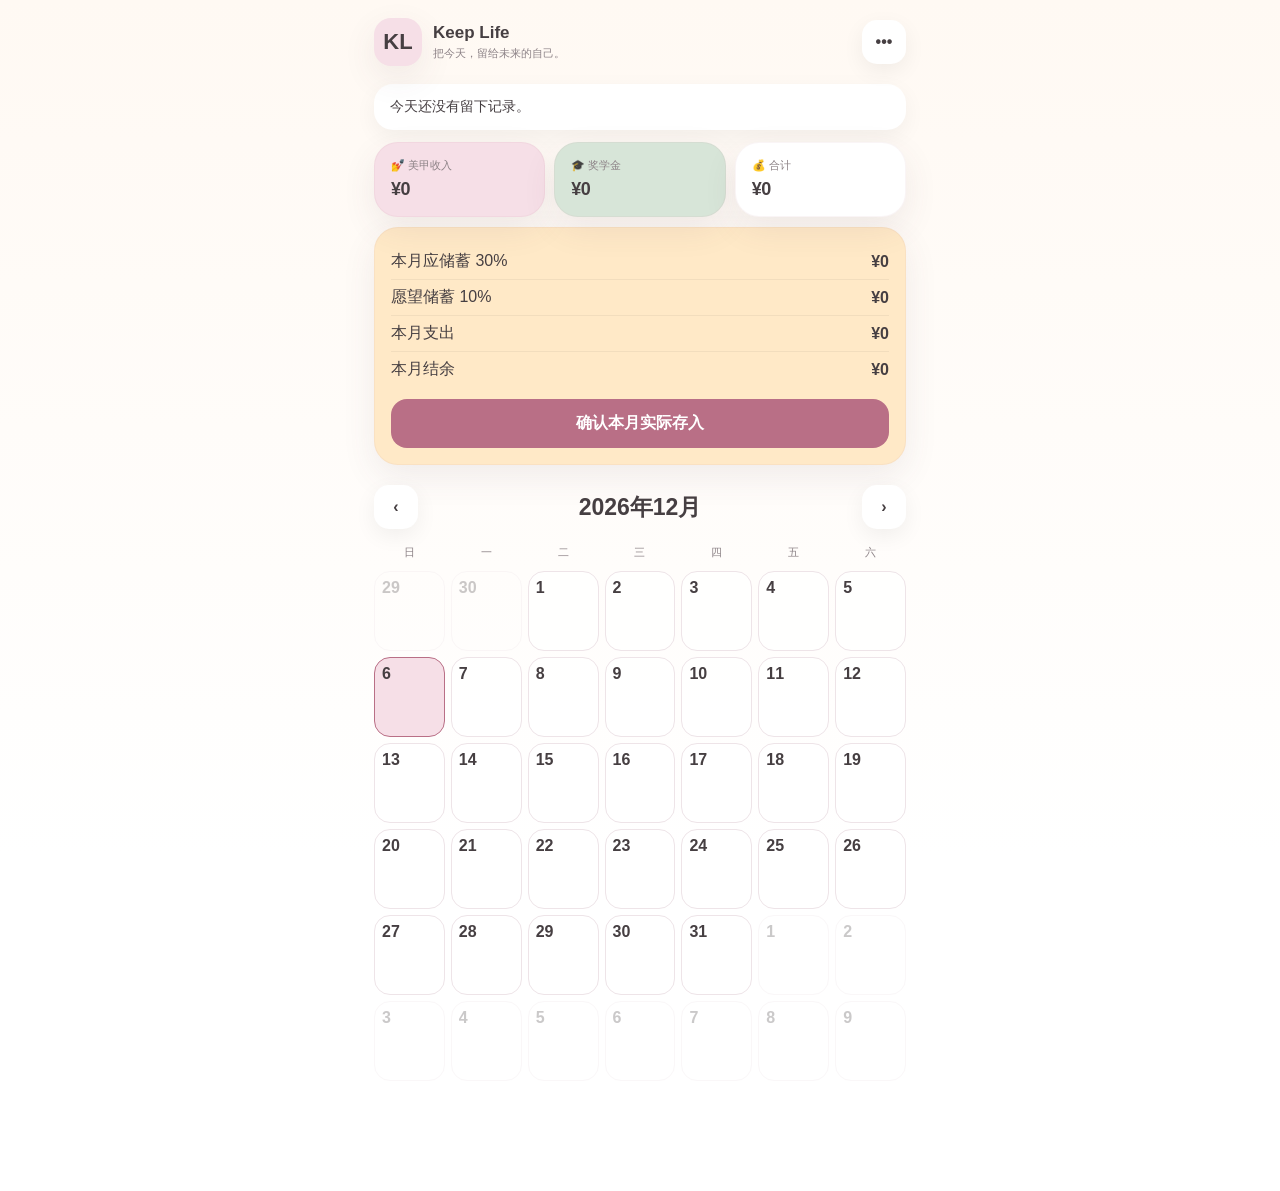
==== index.html @ 4849fad7 "Add files via upload" ====
<!doctype html>
<html lang="zh-CN">
<head>
  <meta charset="utf-8">
  <meta name="viewport" content="width=device-width,initial-scale=1,viewport-fit=cover">
  <meta name="theme-color" content="#fff9f3">
  <meta name="apple-mobile-web-app-capable" content="yes">
  <meta name="apple-mobile-web-app-status-bar-style" content="default">
  <meta name="apple-mobile-web-app-title" content="KL">
  <link rel="manifest" href="manifest.json">
  <link rel="apple-touch-icon" href="icon-192.png">
  <link rel="stylesheet" href="styles.css">
  <title>KL · Keep Life</title>
</head>
<body>
  <div id="app" class="app-shell">
    <header class="topbar">
      <button class="brand-button" data-action="home" aria-label="返回月历">
        <span class="brand-mark">KL</span>
        <span class="brand-copy">
          <strong>Keep Life</strong>
          <small>把今天，留给未来的自己。</small>
        </span>
      </button>
      <button class="icon-button" data-action="open-menu" aria-label="打开菜单">•••</button>
    </header>

    <main>
      <section id="month-view" class="view active"></section>
      <section id="day-view" class="view"></section>
      <section id="study-view" class="view"></section>
      <section id="dream-view" class="view"></section>
      <section id="report-view" class="view"></section>
      <section id="settings-view" class="view"></section>
    </main>
  </div>

  <button id="fab" class="fab hidden" data-action="open-add-sheet" aria-label="新增记录">＋</button>

  <div id="sheet" class="overlay">
    <div class="bottom-sheet">
      <div class="sheet-handle"></div>
      <h2>添加到这一天</h2>
      <button class="sheet-option" data-event-type="work">💅 工作记录</button>
      <button class="sheet-option" data-event-type="study">📚 学习记录</button>
      <button class="sheet-option" data-event-type="expense">💰 日支出</button>
      <button class="sheet-option" data-event-type="scholarship">🎓 奖学金收入</button>
      <button class="sheet-option" data-event-type="dream">🌈 愿望储蓄</button>
      <button class="sheet-option" data-action="edit-day-note">📝 今日一句</button>
      <button class="secondary-button" data-action="close-sheet">取消</button>
    </div>
  </div>

  <div id="modal" class="overlay modal-overlay">
    <div class="modal-card">
      <div class="modal-header">
        <h2 id="modal-title"></h2>
        <button class="icon-button compact" data-action="close-modal">×</button>
      </div>
      <div id="modal-content"></div>
    </div>
  </div>

  <input id="import-file" type="file" accept="application/json,.json" hidden>
  <script src="app.js"></script>
</body>
</html>
---- styles.css ----
:root{
  --bg:#fff9f3;
  --surface:#ffffff;
  --text:#463f42;
  --muted:#8d8387;
  --line:#eee4e8;
  --rose:#b96f86;
  --rose-soft:#f6dfe7;
  --sage:#6f8c76;
  --sage-soft:#d7e5d8;
  --blue-soft:#dde8f2;
  --gold-soft:#ffe9c7;
  --danger:#c95f69;
  --shadow:0 12px 34px rgba(93,70,78,.09);
  --radius:24px;
}
*{box-sizing:border-box}
html{background:var(--bg)}
body{
  margin:0;
  min-height:100vh;
  background:linear-gradient(180deg,var(--bg) 0%,#fff 72%);
  color:var(--text);
  font-family:-apple-system,BlinkMacSystemFont,"SF Pro Display","Segoe UI",sans-serif;
}
button,input,select,textarea{font:inherit}
button{cursor:pointer}
.app-shell{max-width:560px;margin:0 auto;padding:18px 14px 110px}
.topbar{display:flex;align-items:center;justify-content:space-between;margin-bottom:18px}
.brand-button{display:flex;align-items:center;gap:11px;border:0;background:transparent;padding:0;text-align:left;color:var(--text)}
.brand-mark{display:grid;place-items:center;width:48px;height:48px;border-radius:17px;background:var(--rose-soft);font-size:22px;font-weight:900;box-shadow:var(--shadow)}
.brand-copy{display:flex;flex-direction:column}
.brand-copy strong{font-size:17px}
.brand-copy small{margin-top:3px;color:var(--muted);font-size:11px}
.icon-button{border:0;background:var(--surface);width:44px;height:44px;border-radius:15px;color:var(--text);box-shadow:0 7px 22px rgba(0,0,0,.06);font-weight:800}
.icon-button.compact{width:34px;height:34px;border-radius:12px;font-size:22px;box-shadow:none}
.view{display:none}
.view.active{display:block}
.page-header{display:flex;align-items:center;justify-content:space-between;margin:2px 0 14px}
.page-title{font-size:25px;font-weight:900;letter-spacing:-.02em}
.page-subtitle{color:var(--muted);font-size:12px;margin-top:4px}
.back-button{border:0;background:transparent;color:var(--rose);font-weight:800;padding:4px 0 12px}
.card{background:var(--surface);border:1px solid rgba(185,111,134,.07);border-radius:var(--radius);box-shadow:var(--shadow);padding:16px}
.card.work{background:var(--rose-soft)}
.card.study{background:var(--sage-soft)}
.card.finance{background:var(--blue-soft)}
.card.dream{background:var(--gold-soft)}
.metric-grid{display:grid;grid-template-columns:repeat(3,1fr);gap:9px}
.metric-label{font-size:11px;color:var(--muted);line-height:1.2}
.metric-value{font-size:18px;font-weight:900;margin-top:7px;letter-spacing:-.03em}
.savings-card{margin-top:10px}
.data-row{display:flex;align-items:center;justify-content:space-between;gap:14px;padding:7px 0}
.data-row+ .data-row{border-top:1px solid rgba(70,63,66,.07)}
.data-row strong{font-weight:900}
.muted{color:var(--muted)}
.small{font-size:12px}
.month-nav{display:flex;align-items:center;justify-content:space-between;margin:20px 0 11px}
.month-title{font-size:23px;font-weight:900}
.calendar{display:grid;grid-template-columns:repeat(7,1fr);gap:6px}
.weekday{text-align:center;color:var(--muted);font-size:11px;padding:5px 0}
.day-cell{
  min-height:80px;border:1px solid var(--line);background:rgba(255,255,255,.86);
  border-radius:16px;padding:7px;display:flex;flex-direction:column;text-align:left;color:var(--text)
}
.day-cell.outside{opacity:.28}
.day-cell.today{background:var(--rose-soft);border-color:var(--rose)}
.day-cell.selected{outline:2px solid var(--rose)}
.day-number{font-weight:800}
.day-badges{margin-top:auto;font-size:9px;line-height:1.45;overflow:hidden}
.month-message{margin-bottom:12px;padding:14px 16px;border-radius:19px;background:#fff;font-size:14px;box-shadow:0 7px 22px rgba(0,0,0,.05)}
.summary-grid{display:grid;grid-template-columns:1fr 1fr;gap:10px}
.plan-card{margin-bottom:12px}
.plan-card h3{margin:0 0 9px;font-size:16px}
.plan-item{display:flex;gap:10px;align-items:flex-start;padding:7px 0}
.plan-item input{width:18px;height:18px;accent-color:var(--sage)}
.timeline{display:flex;flex-direction:column;gap:11px;margin-top:14px}
.timeline-item{display:grid;grid-template-columns:52px 34px 1fr;gap:10px;align-items:start}
.timeline-time{font-size:12px;font-weight:800;padding-top:10px}
.timeline-icon{width:34px;height:34px;border-radius:50%;display:grid;place-items:center;background:#fff;box-shadow:0 5px 14px rgba(0,0,0,.05)}
.timeline-card{background:#fff;border-radius:18px;padding:13px 14px;box-shadow:0 6px 18px rgba(0,0,0,.05)}
.timeline-title{font-weight:900}
.timeline-meta{font-size:12px;color:var(--muted);margin-top:4px;line-height:1.4}
.timeline-actions{display:flex;gap:7px;margin-top:8px}
.text-button{border:0;background:transparent;color:var(--rose);font-size:12px;font-weight:800;padding:0}
.fab{
  position:fixed;right:22px;bottom:24px;width:60px;height:60px;border-radius:50%;
  border:0;background:var(--rose);color:#fff;font-size:29px;box-shadow:0 12px 30px rgba(185,111,134,.36);z-index:4
}
.hidden{display:none!important}
.overlay{
  position:fixed;inset:0;background:rgba(40,31,34,.28);display:none;align-items:flex-end;justify-content:center;z-index:20;padding:0
}
.overlay.show{display:flex}
.bottom-sheet{
  width:min(100%,560px);background:#fff;border-radius:28px 28px 0 0;
  padding:10px 16px calc(20px + env(safe-area-inset-bottom));max-height:86vh;overflow:auto
}
.sheet-handle{width:42px;height:5px;border-radius:10px;background:#d8d0d3;margin:2px auto 14px}
.bottom-sheet h2{margin:0 0 10px}
.sheet-option{display:block;width:100%;border:0;background:transparent;text-align:left;padding:15px 5px;border-bottom:1px solid #eee;font-weight:800;color:var(--text)}
.primary-button,.secondary-button,.danger-button{
  width:100%;border:0;border-radius:16px;padding:14px;font-weight:900;margin-top:12px
}
.primary-button{background:var(--rose);color:#fff}
.secondary-button{background:#f1eaed;color:var(--text)}
.danger-button{background:#f8e1e4;color:var(--danger)}
.modal-overlay{align-items:center;padding:18px}
.modal-card{width:min(100%,470px);background:#fff;border-radius:26px;padding:18px;max-height:88vh;overflow:auto}
.modal-header{display:flex;align-items:center;justify-content:space-between}
.modal-header h2{margin:0}
.field{margin-top:12px}
.field label{display:block;color:var(--muted);font-size:12px;margin-bottom:5px}
.field input,.field select,.field textarea{
  width:100%;border:1px solid var(--line);border-radius:15px;padding:12px 13px;background:#fff;color:var(--text)
}
.field textarea{min-height:92px;resize:vertical}
.list{display:flex;flex-direction:column;gap:11px}
.list-card{background:#fff;border-radius:19px;padding:14px;box-shadow:0 6px 18px rgba(0,0,0,.05)}
.progress{height:12px;border-radius:999px;background:#eee;overflow:hidden;margin:10px 0}
.progress-bar{height:100%;background:var(--sage);border-radius:999px}
.pill-row{display:flex;gap:8px;flex-wrap:wrap;margin:12px 0}
.pill-button{border:0;border-radius:999px;background:#fff;padding:9px 13px;color:var(--text);box-shadow:0 5px 14px rgba(0,0,0,.05);font-weight:800}
.report-section{margin-bottom:13px}
.empty-state{text-align:center;color:var(--muted);padding:42px 12px}
.birthday-card{background:linear-gradient(135deg,#f6dfe7,#ffe9c7);margin-bottom:12px}
.birthday-card h2{margin:0 0 8px}
.install-note{font-size:12px;color:var(--muted);line-height:1.5}
@media(max-width:380px){
  .metric-grid{grid-template-columns:1fr}
  .day-cell{min-height:70px}
  .brand-copy small{display:none}
}
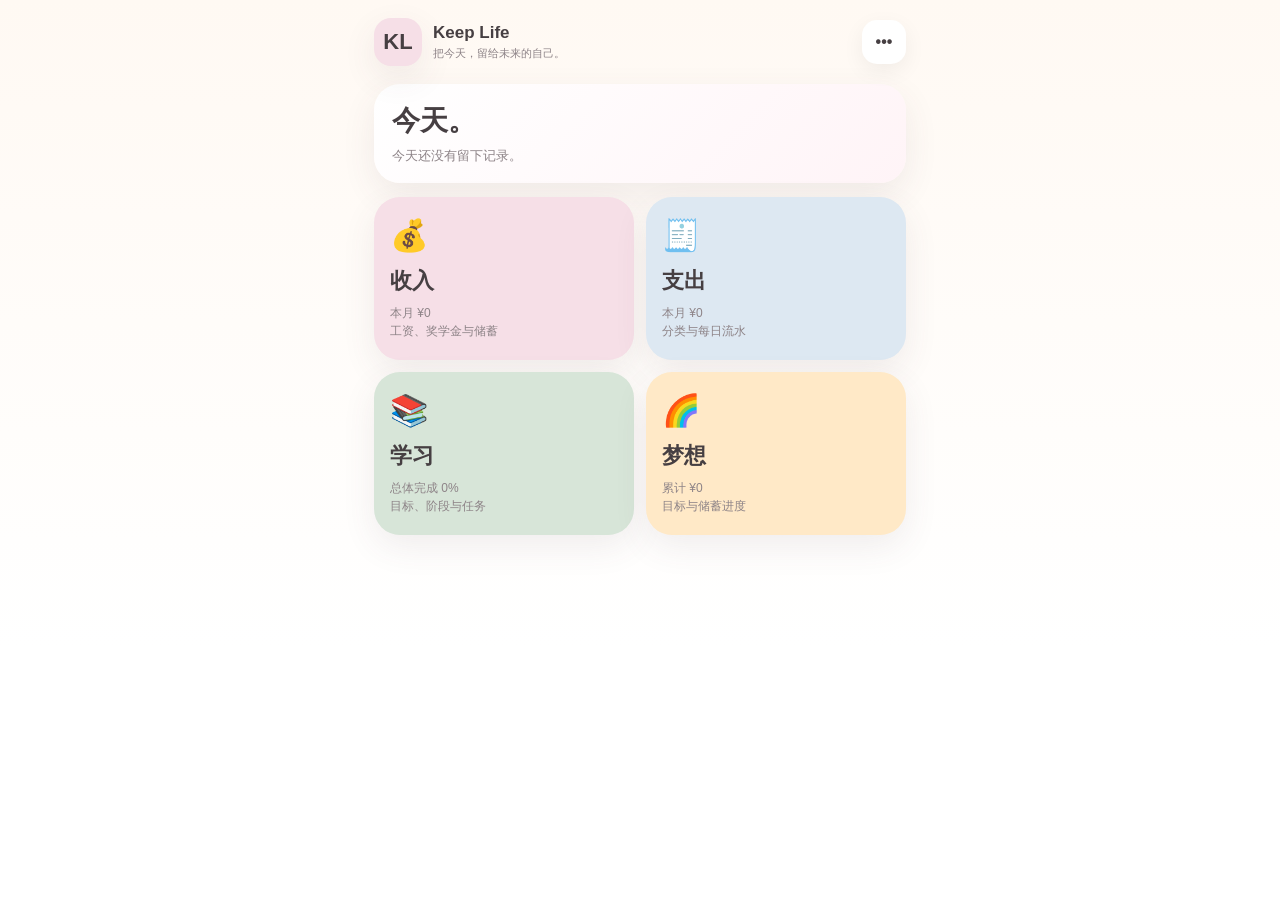
==== commit 7cd6eeaf: "Add files via upload" ====
--- a/index.html
+++ b/index.html
@@ -15,7 +15,7 @@
 <body>
   <div id="app" class="app-shell">
     <header class="topbar">
-      <button class="brand-button" data-action="home" aria-label="返回月历">
+      <button class="brand-button" data-action="dashboard" aria-label="返回首页">
         <span class="brand-mark">KL</span>
         <span class="brand-copy">
           <strong>Keep Life</strong>
@@ -26,7 +26,9 @@
     </header>
 
     <main>
-      <section id="month-view" class="view active"></section>
+      <section id="dashboard-view" class="view active"></section>
+      <section id="month-view" class="view"></section>
+      <section id="expense-view" class="view"></section>
       <section id="day-view" class="view"></section>
       <section id="study-view" class="view"></section>
       <section id="dream-view" class="view"></section>
--- a/styles.css
+++ b/styles.css
@@ -131,3 +131,17 @@
   .day-cell{min-height:70px}
   .brand-copy small{display:none}
 }
+
+.dashboard-hero{margin-bottom:14px;padding:18px;border-radius:26px;background:linear-gradient(135deg,#fff,#fff4f7);box-shadow:var(--shadow)}
+.dashboard-hero h1{margin:0;font-size:28px;font-weight:900}
+.dashboard-hero p{margin:7px 0 0;color:var(--muted);font-size:13px}
+.module-grid{display:grid;grid-template-columns:1fr 1fr;gap:12px}
+.module-card{border:0;border-radius:26px;padding:20px 16px;min-height:156px;text-align:left;color:var(--text);box-shadow:var(--shadow);display:flex;flex-direction:column;justify-content:space-between}
+.module-card.income{background:var(--rose-soft)}
+.module-card.expense{background:var(--blue-soft)}
+.module-card.study-module{background:var(--sage-soft)}
+.module-card.dream-module{background:var(--gold-soft)}
+.module-icon{font-size:31px}.module-title{font-size:22px;font-weight:900;margin-top:12px}
+.module-summary{font-size:12px;color:var(--muted);line-height:1.5;margin-top:8px}
+.expense-category{display:flex;justify-content:space-between;padding:10px 0;border-bottom:1px solid rgba(70,63,66,.08)}
+.expense-category:last-child{border-bottom:0}
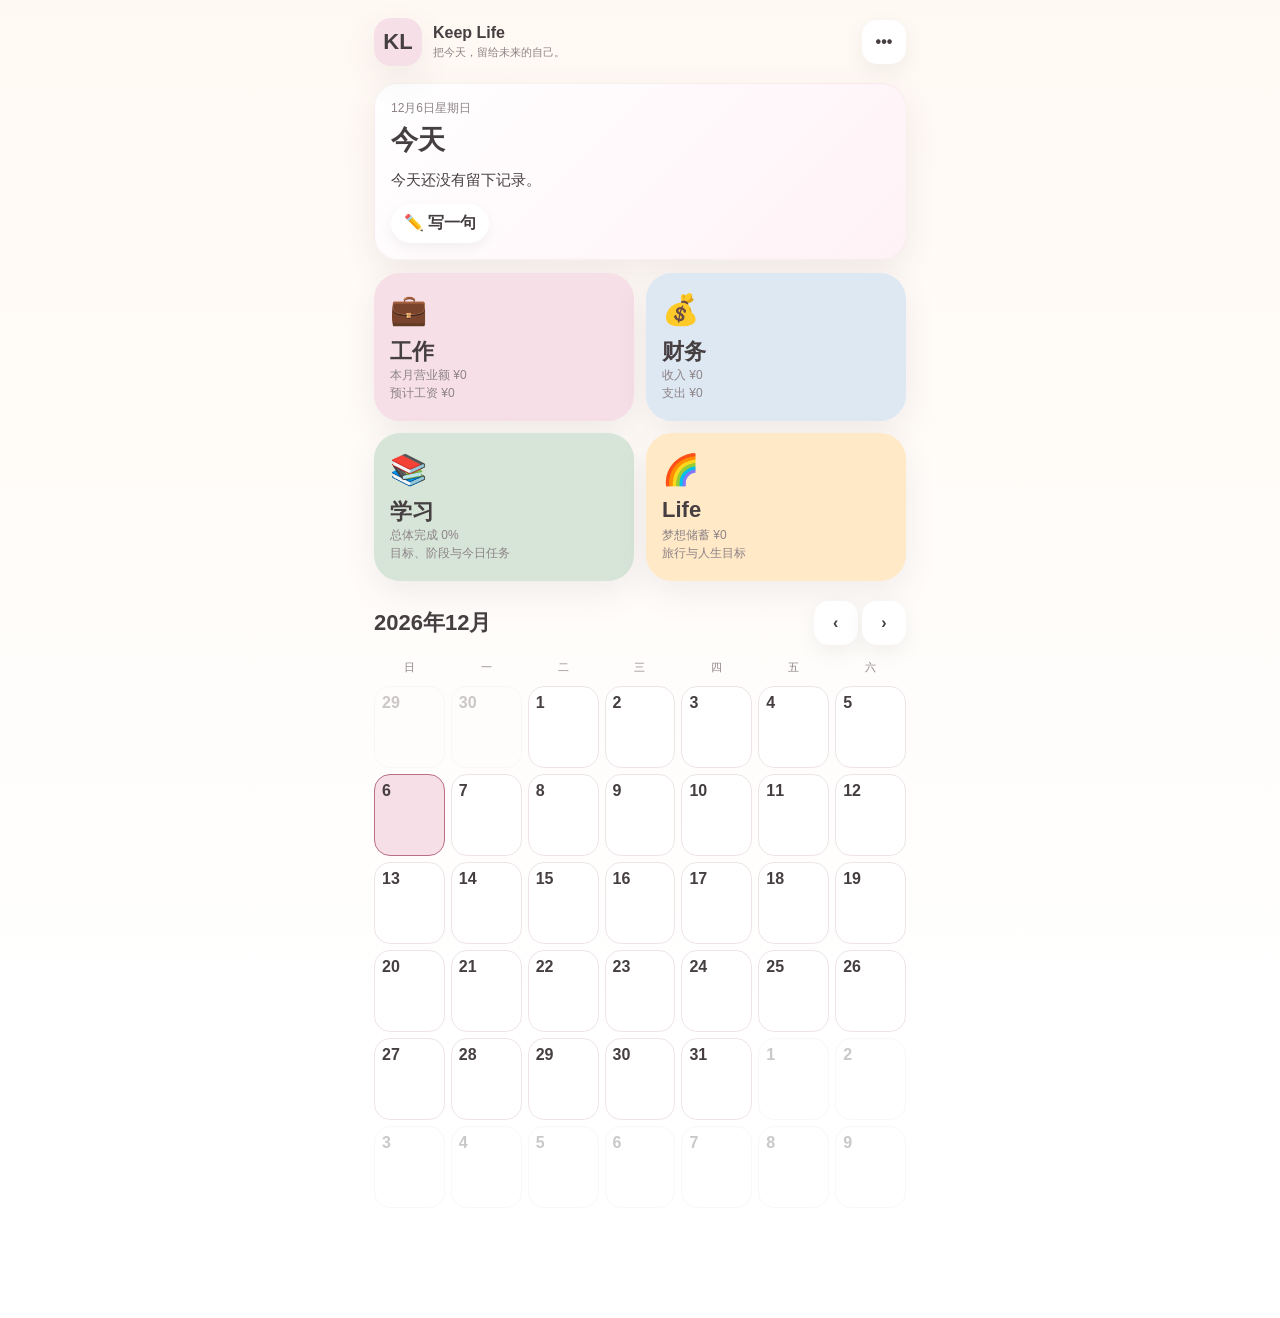
==== commit 3679a9b0: "Add files via upload" ====
--- a/index.html
+++ b/index.html
@@ -1,69 +1,43 @@
 <!doctype html>
 <html lang="zh-CN">
 <head>
-  <meta charset="utf-8">
-  <meta name="viewport" content="width=device-width,initial-scale=1,viewport-fit=cover">
-  <meta name="theme-color" content="#fff9f3">
-  <meta name="apple-mobile-web-app-capable" content="yes">
-  <meta name="apple-mobile-web-app-status-bar-style" content="default">
-  <meta name="apple-mobile-web-app-title" content="KL">
-  <link rel="manifest" href="manifest.json">
-  <link rel="apple-touch-icon" href="icon-192.png">
-  <link rel="stylesheet" href="styles.css">
-  <title>KL · Keep Life</title>
+<meta charset="utf-8">
+<meta name="viewport" content="width=device-width,initial-scale=1,viewport-fit=cover">
+<meta name="theme-color" content="#fff9f3">
+<meta name="apple-mobile-web-app-capable" content="yes">
+<meta name="apple-mobile-web-app-title" content="KL">
+<link rel="manifest" href="manifest.json">
+<link rel="apple-touch-icon" href="icon-192.png">
+<link rel="stylesheet" href="styles.css">
+<title>KL · Keep Life</title>
 </head>
 <body>
-  <div id="app" class="app-shell">
-    <header class="topbar">
-      <button class="brand-button" data-action="dashboard" aria-label="返回首页">
-        <span class="brand-mark">KL</span>
-        <span class="brand-copy">
-          <strong>Keep Life</strong>
-          <small>把今天，留给未来的自己。</small>
-        </span>
-      </button>
-      <button class="icon-button" data-action="open-menu" aria-label="打开菜单">•••</button>
-    </header>
+<div class="app">
+<header class="topbar">
+  <button class="brand" data-action="home">
+    <span class="logo">KL</span>
+    <span><strong>Keep Life</strong><small>把今天，留给未来的自己。</small></span>
+  </button>
+  <button class="icon-btn" data-action="settings">•••</button>
+</header>
+<main>
+  <section id="home-view" class="view active"></section>
+  <section id="work-view" class="view"></section>
+  <section id="finance-view" class="view"></section>
+  <section id="study-view" class="view"></section>
+  <section id="life-view" class="view"></section>
+  <section id="day-view" class="view"></section>
+  <section id="settings-view" class="view"></section>
+</main>
+</div>
 
-    <main>
-      <section id="dashboard-view" class="view active"></section>
-      <section id="month-view" class="view"></section>
-      <section id="expense-view" class="view"></section>
-      <section id="day-view" class="view"></section>
-      <section id="study-view" class="view"></section>
-      <section id="dream-view" class="view"></section>
-      <section id="report-view" class="view"></section>
-      <section id="settings-view" class="view"></section>
-    </main>
+<div id="overlay" class="overlay">
+  <div class="modal">
+    <div class="modal-head"><h2 id="modal-title"></h2><button class="icon-btn compact" data-action="close-modal">×</button></div>
+    <div id="modal-body"></div>
   </div>
-
-  <button id="fab" class="fab hidden" data-action="open-add-sheet" aria-label="新增记录">＋</button>
-
-  <div id="sheet" class="overlay">
-    <div class="bottom-sheet">
-      <div class="sheet-handle"></div>
-      <h2>添加到这一天</h2>
-      <button class="sheet-option" data-event-type="work">💅 工作记录</button>
-      <button class="sheet-option" data-event-type="study">📚 学习记录</button>
-      <button class="sheet-option" data-event-type="expense">💰 日支出</button>
-      <button class="sheet-option" data-event-type="scholarship">🎓 奖学金收入</button>
-      <button class="sheet-option" data-event-type="dream">🌈 愿望储蓄</button>
-      <button class="sheet-option" data-action="edit-day-note">📝 今日一句</button>
-      <button class="secondary-button" data-action="close-sheet">取消</button>
-    </div>
-  </div>
-
-  <div id="modal" class="overlay modal-overlay">
-    <div class="modal-card">
-      <div class="modal-header">
-        <h2 id="modal-title"></h2>
-        <button class="icon-button compact" data-action="close-modal">×</button>
-      </div>
-      <div id="modal-content"></div>
-    </div>
-  </div>
-
-  <input id="import-file" type="file" accept="application/json,.json" hidden>
-  <script src="app.js"></script>
+</div>
+<input id="import-file" type="file" accept=".json,application/json" hidden>
+<script src="app.js"></script>
 </body>
 </html>
--- a/styles.css
+++ b/styles.css
@@ -1,147 +1,56 @@
 
 :root{
-  --bg:#fff9f3;
-  --surface:#ffffff;
-  --text:#463f42;
-  --muted:#8d8387;
-  --line:#eee4e8;
-  --rose:#b96f86;
-  --rose-soft:#f6dfe7;
-  --sage:#6f8c76;
-  --sage-soft:#d7e5d8;
-  --blue-soft:#dde8f2;
-  --gold-soft:#ffe9c7;
-  --danger:#c95f69;
-  --shadow:0 12px 34px rgba(93,70,78,.09);
-  --radius:24px;
+ --bg:#fff9f3;--surface:#fff;--text:#463f42;--muted:#8d8387;--line:#eee4e8;
+ --pink:#b96f86;--pinkSoft:#f6dfe7;--blueSoft:#dde8f2;--greenSoft:#d7e5d8;
+ --yellowSoft:#ffe9c7;--green:#6f8c76;--danger:#c95f69;
+ --shadow:0 12px 34px rgba(93,70,78,.09);--radius:24px
 }
 *{box-sizing:border-box}
 html{background:var(--bg)}
-body{
-  margin:0;
-  min-height:100vh;
-  background:linear-gradient(180deg,var(--bg) 0%,#fff 72%);
-  color:var(--text);
-  font-family:-apple-system,BlinkMacSystemFont,"SF Pro Display","Segoe UI",sans-serif;
-}
+body{margin:0;min-height:100vh;background:linear-gradient(180deg,var(--bg),#fff 78%);color:var(--text);font-family:-apple-system,BlinkMacSystemFont,"SF Pro Display","Segoe UI",sans-serif}
 button,input,select,textarea{font:inherit}
-button{cursor:pointer}
-.app-shell{max-width:560px;margin:0 auto;padding:18px 14px 110px}
-.topbar{display:flex;align-items:center;justify-content:space-between;margin-bottom:18px}
-.brand-button{display:flex;align-items:center;gap:11px;border:0;background:transparent;padding:0;text-align:left;color:var(--text)}
-.brand-mark{display:grid;place-items:center;width:48px;height:48px;border-radius:17px;background:var(--rose-soft);font-size:22px;font-weight:900;box-shadow:var(--shadow)}
-.brand-copy{display:flex;flex-direction:column}
-.brand-copy strong{font-size:17px}
-.brand-copy small{margin-top:3px;color:var(--muted);font-size:11px}
-.icon-button{border:0;background:var(--surface);width:44px;height:44px;border-radius:15px;color:var(--text);box-shadow:0 7px 22px rgba(0,0,0,.06);font-weight:800}
-.icon-button.compact{width:34px;height:34px;border-radius:12px;font-size:22px;box-shadow:none}
-.view{display:none}
-.view.active{display:block}
-.page-header{display:flex;align-items:center;justify-content:space-between;margin:2px 0 14px}
-.page-title{font-size:25px;font-weight:900;letter-spacing:-.02em}
-.page-subtitle{color:var(--muted);font-size:12px;margin-top:4px}
-.back-button{border:0;background:transparent;color:var(--rose);font-weight:800;padding:4px 0 12px}
-.card{background:var(--surface);border:1px solid rgba(185,111,134,.07);border-radius:var(--radius);box-shadow:var(--shadow);padding:16px}
-.card.work{background:var(--rose-soft)}
-.card.study{background:var(--sage-soft)}
-.card.finance{background:var(--blue-soft)}
-.card.dream{background:var(--gold-soft)}
-.metric-grid{display:grid;grid-template-columns:repeat(3,1fr);gap:9px}
-.metric-label{font-size:11px;color:var(--muted);line-height:1.2}
-.metric-value{font-size:18px;font-weight:900;margin-top:7px;letter-spacing:-.03em}
-.savings-card{margin-top:10px}
-.data-row{display:flex;align-items:center;justify-content:space-between;gap:14px;padding:7px 0}
-.data-row+ .data-row{border-top:1px solid rgba(70,63,66,.07)}
-.data-row strong{font-weight:900}
-.muted{color:var(--muted)}
-.small{font-size:12px}
-.month-nav{display:flex;align-items:center;justify-content:space-between;margin:20px 0 11px}
-.month-title{font-size:23px;font-weight:900}
+button{cursor:pointer;color:inherit}
+.app{max-width:560px;margin:auto;padding:18px 14px 110px}
+.topbar{display:flex;justify-content:space-between;align-items:center;margin-bottom:17px}
+.brand{border:0;background:transparent;display:flex;align-items:center;gap:11px;text-align:left;padding:0}
+.logo{display:grid;place-items:center;width:48px;height:48px;border-radius:17px;background:var(--pinkSoft);font-weight:900;font-size:22px;box-shadow:var(--shadow)}
+.brand strong,.brand small{display:block}.brand small{font-size:11px;color:var(--muted);margin-top:3px}
+.icon-btn{border:0;width:44px;height:44px;border-radius:15px;background:#fff;box-shadow:0 7px 22px rgba(0,0,0,.06);font-weight:900}
+.icon-btn.compact{width:34px;height:34px;box-shadow:none;font-size:22px}
+.view{display:none}.view.active{display:block}
+.card{background:#fff;border-radius:var(--radius);padding:16px;box-shadow:var(--shadow);border:1px solid rgba(185,111,134,.07)}
+.today-card{background:linear-gradient(135deg,#fff,#fff2f6);margin-bottom:13px}
+.today-date{font-size:12px;color:var(--muted)}.today-title{font-size:27px;font-weight:900;margin-top:5px}
+.today-copy{font-size:15px;line-height:1.6;margin-top:10px;white-space:pre-wrap}
+.module-grid{display:grid;grid-template-columns:1fr 1fr;gap:12px}
+.module{border:0;border-radius:26px;min-height:148px;padding:19px 16px;text-align:left;box-shadow:var(--shadow);display:flex;flex-direction:column;justify-content:space-between}
+.module.work{background:var(--pinkSoft)}.module.finance{background:var(--blueSoft)}.module.study{background:var(--greenSoft)}.module.life{background:var(--yellowSoft)}
+.module-icon{font-size:30px}.module-name{font-size:22px;font-weight:900;margin-top:10px}.module-summary{font-size:12px;color:var(--muted);line-height:1.45}
+.section-head{display:flex;justify-content:space-between;align-items:center;margin:20px 0 10px}
+.section-title{font-size:22px;font-weight:900}.page-title{font-size:26px;font-weight:900}.subtitle{font-size:12px;color:var(--muted);margin-top:4px}
+.back{border:0;background:transparent;color:var(--pink);font-weight:900;padding:2px 0 12px}
+.pill{border:0;border-radius:999px;background:#fff;padding:9px 13px;box-shadow:0 5px 14px rgba(0,0,0,.05);font-weight:800}
+.primary,.secondary,.danger{width:100%;border:0;border-radius:16px;padding:14px;font-weight:900;margin-top:12px}
+.primary{background:var(--pink);color:#fff}.secondary{background:#f1eaed}.danger{background:#f8e1e4;color:var(--danger)}
+.metric-grid{display:grid;grid-template-columns:1fr 1fr;gap:10px}
+.metric{border-radius:21px;padding:15px;background:#fff;box-shadow:0 6px 18px rgba(0,0,0,.05)}
+.metric.pink{background:var(--pinkSoft)}.metric.blue{background:var(--blueSoft)}.metric.green{background:var(--greenSoft)}.metric.yellow{background:var(--yellowSoft)}
+.label{font-size:11px;color:var(--muted)}.value{font-size:20px;font-weight:900;margin-top:6px}
+.data-row{display:flex;justify-content:space-between;gap:12px;padding:8px 0}.data-row+.data-row{border-top:1px solid rgba(70,63,66,.07)}
+.month-nav{display:flex;align-items:center;justify-content:space-between;margin:20px 0 10px}.month-name{font-size:22px;font-weight:900}
 .calendar{display:grid;grid-template-columns:repeat(7,1fr);gap:6px}
 .weekday{text-align:center;color:var(--muted);font-size:11px;padding:5px 0}
-.day-cell{
-  min-height:80px;border:1px solid var(--line);background:rgba(255,255,255,.86);
-  border-radius:16px;padding:7px;display:flex;flex-direction:column;text-align:left;color:var(--text)
-}
-.day-cell.outside{opacity:.28}
-.day-cell.today{background:var(--rose-soft);border-color:var(--rose)}
-.day-cell.selected{outline:2px solid var(--rose)}
-.day-number{font-weight:800}
-.day-badges{margin-top:auto;font-size:9px;line-height:1.45;overflow:hidden}
-.month-message{margin-bottom:12px;padding:14px 16px;border-radius:19px;background:#fff;font-size:14px;box-shadow:0 7px 22px rgba(0,0,0,.05)}
-.summary-grid{display:grid;grid-template-columns:1fr 1fr;gap:10px}
-.plan-card{margin-bottom:12px}
-.plan-card h3{margin:0 0 9px;font-size:16px}
-.plan-item{display:flex;gap:10px;align-items:flex-start;padding:7px 0}
-.plan-item input{width:18px;height:18px;accent-color:var(--sage)}
-.timeline{display:flex;flex-direction:column;gap:11px;margin-top:14px}
-.timeline-item{display:grid;grid-template-columns:52px 34px 1fr;gap:10px;align-items:start}
-.timeline-time{font-size:12px;font-weight:800;padding-top:10px}
-.timeline-icon{width:34px;height:34px;border-radius:50%;display:grid;place-items:center;background:#fff;box-shadow:0 5px 14px rgba(0,0,0,.05)}
-.timeline-card{background:#fff;border-radius:18px;padding:13px 14px;box-shadow:0 6px 18px rgba(0,0,0,.05)}
-.timeline-title{font-weight:900}
-.timeline-meta{font-size:12px;color:var(--muted);margin-top:4px;line-height:1.4}
-.timeline-actions{display:flex;gap:7px;margin-top:8px}
-.text-button{border:0;background:transparent;color:var(--rose);font-size:12px;font-weight:800;padding:0}
-.fab{
-  position:fixed;right:22px;bottom:24px;width:60px;height:60px;border-radius:50%;
-  border:0;background:var(--rose);color:#fff;font-size:29px;box-shadow:0 12px 30px rgba(185,111,134,.36);z-index:4
-}
-.hidden{display:none!important}
-.overlay{
-  position:fixed;inset:0;background:rgba(40,31,34,.28);display:none;align-items:flex-end;justify-content:center;z-index:20;padding:0
-}
-.overlay.show{display:flex}
-.bottom-sheet{
-  width:min(100%,560px);background:#fff;border-radius:28px 28px 0 0;
-  padding:10px 16px calc(20px + env(safe-area-inset-bottom));max-height:86vh;overflow:auto
-}
-.sheet-handle{width:42px;height:5px;border-radius:10px;background:#d8d0d3;margin:2px auto 14px}
-.bottom-sheet h2{margin:0 0 10px}
-.sheet-option{display:block;width:100%;border:0;background:transparent;text-align:left;padding:15px 5px;border-bottom:1px solid #eee;font-weight:800;color:var(--text)}
-.primary-button,.secondary-button,.danger-button{
-  width:100%;border:0;border-radius:16px;padding:14px;font-weight:900;margin-top:12px
-}
-.primary-button{background:var(--rose);color:#fff}
-.secondary-button{background:#f1eaed;color:var(--text)}
-.danger-button{background:#f8e1e4;color:var(--danger)}
-.modal-overlay{align-items:center;padding:18px}
-.modal-card{width:min(100%,470px);background:#fff;border-radius:26px;padding:18px;max-height:88vh;overflow:auto}
-.modal-header{display:flex;align-items:center;justify-content:space-between}
-.modal-header h2{margin:0}
-.field{margin-top:12px}
-.field label{display:block;color:var(--muted);font-size:12px;margin-bottom:5px}
-.field input,.field select,.field textarea{
-  width:100%;border:1px solid var(--line);border-radius:15px;padding:12px 13px;background:#fff;color:var(--text)
-}
-.field textarea{min-height:92px;resize:vertical}
-.list{display:flex;flex-direction:column;gap:11px}
-.list-card{background:#fff;border-radius:19px;padding:14px;box-shadow:0 6px 18px rgba(0,0,0,.05)}
-.progress{height:12px;border-radius:999px;background:#eee;overflow:hidden;margin:10px 0}
-.progress-bar{height:100%;background:var(--sage);border-radius:999px}
-.pill-row{display:flex;gap:8px;flex-wrap:wrap;margin:12px 0}
-.pill-button{border:0;border-radius:999px;background:#fff;padding:9px 13px;color:var(--text);box-shadow:0 5px 14px rgba(0,0,0,.05);font-weight:800}
-.report-section{margin-bottom:13px}
-.empty-state{text-align:center;color:var(--muted);padding:42px 12px}
-.birthday-card{background:linear-gradient(135deg,#f6dfe7,#ffe9c7);margin-bottom:12px}
-.birthday-card h2{margin:0 0 8px}
-.install-note{font-size:12px;color:var(--muted);line-height:1.5}
-@media(max-width:380px){
-  .metric-grid{grid-template-columns:1fr}
-  .day-cell{min-height:70px}
-  .brand-copy small{display:none}
-}
-
-.dashboard-hero{margin-bottom:14px;padding:18px;border-radius:26px;background:linear-gradient(135deg,#fff,#fff4f7);box-shadow:var(--shadow)}
-.dashboard-hero h1{margin:0;font-size:28px;font-weight:900}
-.dashboard-hero p{margin:7px 0 0;color:var(--muted);font-size:13px}
-.module-grid{display:grid;grid-template-columns:1fr 1fr;gap:12px}
-.module-card{border:0;border-radius:26px;padding:20px 16px;min-height:156px;text-align:left;color:var(--text);box-shadow:var(--shadow);display:flex;flex-direction:column;justify-content:space-between}
-.module-card.income{background:var(--rose-soft)}
-.module-card.expense{background:var(--blue-soft)}
-.module-card.study-module{background:var(--sage-soft)}
-.module-card.dream-module{background:var(--gold-soft)}
-.module-icon{font-size:31px}.module-title{font-size:22px;font-weight:900;margin-top:12px}
-.module-summary{font-size:12px;color:var(--muted);line-height:1.5;margin-top:8px}
-.expense-category{display:flex;justify-content:space-between;padding:10px 0;border-bottom:1px solid rgba(70,63,66,.08)}
-.expense-category:last-child{border-bottom:0}
+.day-cell{min-height:82px;border:1px solid var(--line);background:#fff;border-radius:16px;padding:7px;display:flex;flex-direction:column;text-align:left}
+.day-cell.out{opacity:.28}.day-cell.today{background:var(--pinkSoft);border-color:var(--pink)}
+.day-number{font-weight:900}.day-sales{font-size:9px;font-weight:800;margin-top:auto;white-space:nowrap;overflow:hidden}.day-dots{font-size:9px;letter-spacing:1px;margin-top:3px}
+.list{display:flex;flex-direction:column;gap:11px}.list-card{background:#fff;border-radius:20px;padding:14px;box-shadow:0 6px 18px rgba(0,0,0,.05)}
+.work-entry{display:grid;grid-template-columns:1fr auto;gap:10px}.entry-title{font-weight:900}.entry-meta{font-size:12px;color:var(--muted);margin-top:4px;line-height:1.5}
+.actions{display:flex;gap:8px;margin-top:9px}.text-btn{border:0;background:transparent;color:var(--pink);font-size:12px;font-weight:900;padding:0}
+.progress{height:12px;background:#eee;border-radius:999px;overflow:hidden;margin:10px 0}.bar{height:100%;background:var(--green)}
+.empty{text-align:center;color:var(--muted);padding:38px 12px}
+.overlay{position:fixed;inset:0;background:rgba(40,31,34,.3);display:none;align-items:center;justify-content:center;padding:18px;z-index:30}
+.overlay.show{display:flex}.modal{width:min(100%,470px);max-height:89vh;overflow:auto;background:#fff;border-radius:26px;padding:18px}.modal-head{display:flex;justify-content:space-between;align-items:center}.modal-head h2{margin:0}
+.field{margin-top:12px}.field label{display:block;font-size:12px;color:var(--muted);margin-bottom:5px}.field input,.field select,.field textarea{width:100%;border:1px solid var(--line);border-radius:15px;padding:12px 13px;background:#fff}.field textarea{min-height:100px;resize:vertical}
+.stage{margin-top:12px}.task{display:flex;justify-content:space-between;gap:10px;padding:9px 0;border-top:1px solid rgba(70,63,66,.07)}
+.dot-blue{color:#7295b0}.dot-green{color:#719275}.dot-yellow{color:#d5a643}
+@media(max-width:380px){.module-grid,.metric-grid{grid-template-columns:1fr}.day-cell{min-height:72px}.brand small{display:none}}
